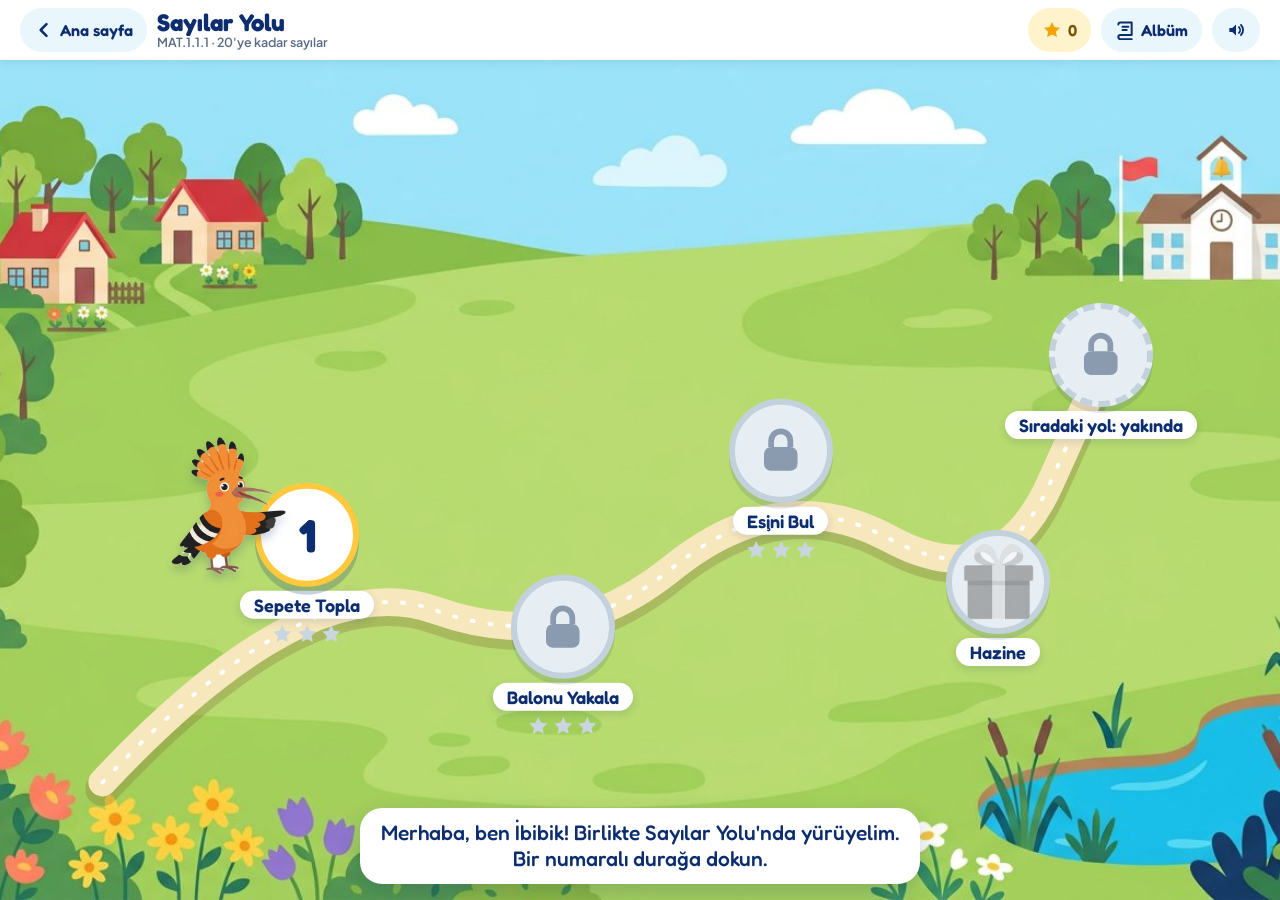
==== ornek/index.html @ 9187b82a "Sayılar Yolu: MAT.1.1.1 için bitmiş örnek durak Harita, konuşan ibibik, çıkartma ödülleri ve üç oyun" ====
<!DOCTYPE html>
<html lang="tr">
<head>
<meta charset="utf-8">
<meta name="viewport" content="width=device-width, initial-scale=1, viewport-fit=cover">
<title>Sayılar Yolu · Kazanım Oyunları</title>
<meta name="description" content="MAT.1.1.1 için örnek durak: harita, konuşan ibibik, ödül ve üç oyun.">
<link rel="preconnect" href="https://fonts.googleapis.com">
<link href="https://fonts.googleapis.com/css2?family=Fredoka:wght@500;600;700&family=Plus+Jakarta+Sans:wght@500;600;700&display=swap" rel="stylesheet">
<link rel="stylesheet" href="ornek.css">
</head>
<body>
<div id="app"></div>
<script src="ornek.js"></script>
</body>
</html>
---- ornek/ornek.css ----
/* Sayılar Yolu: tek öğrenme çıktısı için bitmiş örnek.
   Yerleşim: üstte ince çubuk (geri, başlık, yıldız, albüm, ses); tam ekran sahne; sol altta konuşan ibibik. */
:root { --navy: #0C2D70; --ink: #1F2A44; --teal: #14B89A; --teald: #0E9C82; --sun: #FFC83D; --coral: #F2675A; --sky: #E9F6FC; --line: #D9E6EF; --paper: #fff;
  --display: "Fredoka", "Trebuchet MS", "Segoe UI", sans-serif; --body: "Plus Jakarta Sans", "Segoe UI", Roboto, Arial, sans-serif; }
* { box-sizing: border-box; }
html, body { height: 100%; margin: 0; }
body { font-family: var(--body); color: var(--ink); background: #8CCB6B; -webkit-tap-highlight-color: transparent; overflow: hidden; }
button { font: inherit; color: inherit; border: 0; background: none; cursor: pointer; padding: 0; touch-action: manipulation; }
button:focus-visible, a:focus-visible { outline: 4px solid var(--sun); outline-offset: 3px; }
#app { height: 100dvh; display: flex; flex-direction: column; }
svg.ic { width: 1.25em; height: 1.25em; display: block; flex: none; }

/* üst çubuk */
.bar { display: flex; align-items: center; gap: 10px; padding: 8px clamp(10px, 2vw, 20px); background: #fff; box-shadow: 0 2px 10px rgba(12,45,112,.10); position: relative; z-index: 5; }
.bar .ttl { flex: 1; min-width: 0; line-height: 1.1; }
.bar .ttl b { display: block; font-family: var(--display); font-weight: 700; font-size: clamp(18px, 2.4vw, 24px); color: var(--navy); white-space: nowrap; overflow: hidden; text-overflow: ellipsis; }
.bar .ttl span { font-size: 12.5px; font-weight: 600; color: #5B6B86; white-space: nowrap; overflow: hidden; text-overflow: ellipsis; display: block; }
.pillb { display: inline-flex; align-items: center; gap: 6px; min-height: 44px; padding: 8px 14px; border-radius: 999px; background: var(--sky); color: var(--navy); font-family: var(--display); font-weight: 600; font-size: 16px; text-decoration: none; }
.pillb:hover { background: #D7EDF8; }
.pillb.stars { background: #FFF3CC; color: #7A5200; } .pillb.stars svg { color: #F5A300; }
.pillb.dark { background: var(--navy); color: #fff; }
.pillb .lbl { display: inline; } @media (max-width: 640px) { .pillb .lbl { display: none; } .bar .ttl span { display: none; } }
.rounds { display: flex; gap: 6px; } .rounds i { width: 13px; height: 13px; border-radius: 50%; background: #D9E6EF; } .rounds i.ok { background: var(--teal); } .rounds i.now { background: var(--sun); box-shadow: 0 0 0 3px #FFF3CC; }

/* sahne */
.scene { flex: 1; position: relative; overflow: hidden; background-size: cover; background-position: center; display: flex; flex-direction: column; }
.scene.map { background-image: url(img/harita.jpg); }
.scene.g1 { background-image: url(img/bg_bahce.jpg); background-position: center top; }
.scene.g2 { background-image: url(img/bg_gok.jpg); background-position: center bottom; }
.scene.g3 { background-image: url(img/bg_masa.jpg); }

/* harita */
.path { position: absolute; inset: 0; width: 100%; height: 100%; pointer-events: none; }
.stop { position: absolute; translate: -50% -50%; display: grid; justify-items: center; gap: 4px; z-index: 2; }
.stop .dot { width: clamp(70px, 9vw, 104px); aspect-ratio: 1; border-radius: 50%; background: #fff; border: 6px solid var(--teal); display: grid; place-items: center; font-family: var(--display); font-weight: 700; font-size: clamp(30px, 4vw, 46px); color: var(--navy); box-shadow: 0 8px 0 rgba(12,45,112,.22); transition: transform .15s; position: relative; }
.stop:not(:disabled):hover .dot { transform: translateY(-4px) scale(1.04); }
.stop:not(:disabled):active .dot { transform: translateY(4px); box-shadow: 0 3px 0 rgba(12,45,112,.22); }
.stop.done .dot { background: var(--teal); color: #fff; border-color: #fff; }
.stop.now .dot { border-color: var(--sun); animation: ring 1.6s ease-in-out infinite; }
.stop.locked { cursor: not-allowed; } .stop.locked .dot { background: #E7EEF3; border-color: #C3D1DC; color: #8A9AAF; box-shadow: 0 6px 0 rgba(12,45,112,.12); }
.stop .dot img { width: 78%; height: auto; }
.stop.locked .dot img { filter: grayscale(1) opacity(.5); }
.stop .nm { font-family: var(--display); font-weight: 600; font-size: clamp(14px, 1.7vw, 18px); color: var(--navy); background: #fff; border-radius: 999px; padding: 3px 14px; box-shadow: 0 3px 8px rgba(12,45,112,.14); white-space: nowrap; }
.stop .st { display: flex; gap: 2px; color: #C9D5DF; font-size: 18px; } .stop .st .on { color: #F5A300; }
.stop.soon .dot { border-style: dashed; }
@keyframes ring { 0%, 100% { box-shadow: 0 8px 0 rgba(12,45,112,.22), 0 0 0 0 rgba(255,200,61,.75); } 50% { box-shadow: 0 8px 0 rgba(12,45,112,.22), 0 0 0 16px rgba(255,200,61,0); } }
.walker { position: absolute; width: clamp(74px, 9vw, 120px); translate: -118% -92%; z-index: 3; transition: left .9s cubic-bezier(.5,0,.3,1), top .9s cubic-bezier(.5,0,.3,1); animation: bob 2.4s ease-in-out infinite; pointer-events: none; filter: drop-shadow(0 6px 4px rgba(12,45,112,.2)); }
.walker img { display: block; width: 100%; }
@keyframes bob { 50% { transform: translateY(-7px); } }

/* konuşan ibibik */
.guide { position: absolute; left: clamp(8px, 1.6vw, 18px); bottom: clamp(8px, 1.6vw, 16px); display: flex; align-items: flex-end; gap: 6px; z-index: 6; max-width: min(560px, calc(100% - 16px)); pointer-events: none; }
.guide .who { width: clamp(72px, 9.5vw, 118px); flex: none; pointer-events: auto; filter: drop-shadow(0 6px 4px rgba(12,45,112,.22)); transform-origin: 50% 100%; }
.guide .who img { display: block; width: 100%; }
.guide .who.talk { animation: talk .5s ease-in-out 2; } .guide .who.cheer { animation: cheer .6s ease-in-out 2; }
@keyframes talk { 50% { transform: rotate(-4deg) scale(1.04); } } @keyframes cheer { 50% { transform: translateY(-18px) rotate(5deg); } }
.bubble { pointer-events: auto; background: #fff; border-radius: 22px 22px 22px 6px; padding: 12px 18px; margin-bottom: clamp(26px, 5vw, 56px); font-family: var(--display); font-weight: 500; font-size: clamp(16px, 2vw, 21px); line-height: 1.25; color: var(--navy); box-shadow: 0 8px 22px rgba(12,45,112,.2); animation: pop .28s cubic-bezier(.3,1.5,.5,1); }
.guide.onmap .who { display: none; } .guide.onmap { left: 50%; translate: -50% 0; } .guide.onmap .bubble { margin-bottom: 0; border-radius: 22px; text-align: center; }
@keyframes pop { from { transform: scale(.7); opacity: 0; } }

/* ortak oyun parçaları */
.play { flex: 1; display: flex; flex-direction: column; gap: clamp(8px, 1.6vh, 16px); padding: clamp(10px, 2vh, 20px) clamp(10px, 2.4vw, 28px) clamp(100px, 19vh, 170px); min-height: 0; }
.task { align-self: center; display: flex; align-items: center; gap: 14px; background: #fff; border-radius: 26px; padding: 10px 22px; box-shadow: 0 8px 0 rgba(12,45,112,.14); animation: pop .3s cubic-bezier(.3,1.5,.5,1); max-width: 100%; }
.task .num { font-family: var(--display); font-weight: 700; font-size: clamp(44px, 8vh, 72px); line-height: 1; color: var(--coral); min-width: 1.2em; text-align: center; }
.task .txt { font-family: var(--display); font-weight: 600; font-size: clamp(18px, 2.6vw, 26px); color: var(--navy); line-height: 1.15; }
.task .txt small { display: block; font-family: var(--body); font-weight: 600; font-size: 14px; color: #5B6B86; }
.task img { height: clamp(40px, 7vh, 60px); width: auto; }
.btn { font-family: var(--display); font-weight: 700; font-size: clamp(19px, 2.4vw, 24px); color: #fff; background: var(--teal); border-radius: 999px; min-height: 56px; padding: 10px 34px; box-shadow: 0 6px 0 var(--teald); transition: transform .08s, box-shadow .08s; }
.btn:active { transform: translateY(5px); box-shadow: 0 1px 0 var(--teald); }
.btn.alt { background: #fff; color: var(--navy); box-shadow: 0 6px 0 #C9D8E4; }
.btn:disabled { opacity: .5; cursor: not-allowed; }
.shake { animation: shake .4s; } @keyframes shake { 20%, 60% { transform: translateX(-9px); } 40%, 80% { transform: translateX(9px); } }
.win { animation: winp .5s cubic-bezier(.3,1.6,.5,1); } @keyframes winp { 40% { transform: scale(1.18); } }

/* oyun 1: sepete topla */
.field { flex: 1; min-height: 0; display: flex; flex-wrap: wrap; align-content: center; justify-content: center; gap: clamp(4px, 1.2vw, 14px); max-width: 980px; width: 100%; margin: 0 auto; }
.item { width: clamp(46px, 8.4vmin, 84px); aspect-ratio: 1; display: grid; place-items: center; border-radius: 50%; transition: transform .15s; animation: drop .45s cubic-bezier(.3,1.5,.5,1) backwards; }
.item img { max-width: 100%; max-height: 100%; filter: drop-shadow(0 5px 3px rgba(12,45,112,.22)); pointer-events: none; }
.item:hover { transform: scale(1.1) rotate(-4deg); } .item:active { transform: scale(.9); }
.item.gone { visibility: hidden; }
@keyframes drop { from { transform: translateY(-40px) scale(.4); opacity: 0; } }
.basketrow { display: flex; align-items: flex-end; gap: clamp(8px, 1.6vw, 18px); position: absolute; right: clamp(8px, 2vw, 24px); bottom: clamp(8px, 2vh, 16px); z-index: 4; }
.tray { --s: clamp(24px, 4.6vmin, 40px); display: grid; grid-template-columns: repeat(5, var(--s)); grid-auto-rows: var(--s); gap: 5px; padding: 10px; background: rgba(255,255,255,.95); border-radius: 20px; box-shadow: 0 6px 0 rgba(12,45,112,.16); }
.tray .ts { border-radius: 10px; background: #EEF5FA; display: grid; place-items: center; }
.tray .ts:nth-child(10n+6), .tray .ts:nth-child(10n+7), .tray .ts:nth-child(10n+8), .tray .ts:nth-child(10n+9), .tray .ts:nth-child(10n+10) { background: #E4EEF6; }
.tray button { width: 100%; height: 100%; display: grid; place-items: center; animation: pop .25s cubic-bezier(.3,1.6,.5,1); }
.tray img { max-width: 88%; max-height: 88%; pointer-events: none; }
.bcol { display: grid; justify-items: center; gap: 8px; }
.basket { position: relative; width: clamp(84px, 13vmin, 130px); }
.basket > img { display: block; width: 100%; filter: drop-shadow(0 6px 4px rgba(12,45,112,.25)); }
.count { position: absolute; right: -10px; top: -6px; min-width: 42px; height: 42px; padding: 0 8px; border-radius: 999px; background: var(--navy); color: #fff; font-family: var(--display); font-weight: 700; font-size: 22px; display: grid; place-items: center; box-shadow: 0 4px 0 rgba(0,0,0,.2); }
.scene.g1 .play { padding-bottom: clamp(150px, 30vh, 250px); }

/* oyun 2: balonu yakala */
.frame10 { align-self: center; background: #fff; border-radius: 24px; padding: 12px 14px; box-shadow: 0 8px 0 rgba(12,45,112,.14); display: grid; gap: 8px; animation: pop .3s cubic-bezier(.3,1.5,.5,1); }
.frame10 .row { display: grid; grid-template-columns: repeat(5, clamp(30px, 6.2vmin, 56px)); gap: 6px; }
.frame10 .cell { aspect-ratio: 1; border-radius: 12px; background: #F1F7FB; display: grid; place-items: center; }
.frame10 .cell img { width: 82%; height: 82%; object-fit: contain; transition: transform .15s; }
.frame10 .cell.hl { background: #FFF3CC; } .frame10 .cell.hl img { transform: scale(1.25); }
.frame10.loose { display: flex; flex-wrap: wrap; justify-content: center; max-width: min(560px, 92vw); gap: 4px 10px; }
.frame10.loose .cell { width: clamp(30px, 6.2vmin, 56px); background: none; } .frame10.loose .cell:nth-child(odd) { translate: 0 7px; } .frame10.loose .cell:nth-child(3n) { translate: 0 -6px; rotate: 12deg; }
.asks { align-self: center; font-family: var(--display); font-weight: 600; font-size: clamp(18px, 2.5vw, 25px); color: var(--navy); background: rgba(255,255,255,.92); border-radius: 999px; padding: 6px 22px; }
.skyzone { flex: 1; position: relative; min-height: 150px; }
.bal { --c: var(--coral); position: absolute; bottom: -34%; width: clamp(84px, 13vmin, 128px); aspect-ratio: 5 / 6; border-radius: 50% 50% 50% 50% / 46% 46% 54% 54%; background: var(--c); color: #fff; font-family: var(--display); font-weight: 700; font-size: clamp(34px, 6vmin, 54px); display: grid; place-items: center; box-shadow: inset -10px -12px 0 rgba(0,0,0,.13), inset 9px 9px 0 rgba(255,255,255,.22); animation: rise linear infinite; }
.bal::after { content: ""; position: absolute; top: 100%; left: 50%; width: 3px; height: 46px; background: rgba(12,45,112,.55); }
.bal::before { content: ""; position: absolute; bottom: -7px; left: 50%; translate: -50% 0; border: 7px solid transparent; border-bottom-color: var(--c); }
@keyframes rise { from { transform: translateY(0); } to { transform: translateY(calc(-1 * var(--travel, 700px))); } }
.bal.popped { animation: popb .28s forwards; pointer-events: none; } @keyframes popb { to { transform: translateY(var(--at, 0)) scale(1.6); opacity: 0; } }
.bal.no { filter: grayscale(.7) opacity(.55); pointer-events: none; }
@media (prefers-reduced-motion: reduce) { .bal { animation: none; bottom: 22%; } .walker, .stop.now .dot { animation: none; } }

/* oyun 3: eşini bul */
.board { flex: 1; min-height: 0; display: grid; gap: clamp(8px, 1.6vmin, 16px); width: 100%; max-width: 900px; margin: 0 auto; align-content: center; }
.board.c4 { grid-template-columns: repeat(4, 1fr); } .board.c6 { grid-template-columns: repeat(4, 1fr); } @media (min-aspect-ratio: 11/10) { .board.c6 { grid-template-columns: repeat(6, 1fr); } }
.card { animation: drop .4s cubic-bezier(.3,1.5,.5,1) backwards; aspect-ratio: 4 / 5; max-height: 30vh; perspective: 700px; justify-self: center; width: 100%; max-width: 170px; }
.card .in { display: block; position: relative; width: 100%; height: 100%; transition: transform .38s cubic-bezier(.4,1.3,.5,1); transform-style: preserve-3d; }
.card.up .in { transform: rotateY(180deg); }
.card .f { display: grid; position: absolute; inset: 0; border-radius: 18px; backface-visibility: hidden; display: grid; place-items: center; box-shadow: 0 6px 0 rgba(12,45,112,.2); }
.card .back { background: var(--navy); background-image: radial-gradient(rgba(255,255,255,.16) 3px, transparent 4px); background-size: 20px 20px; }
.card .back img { width: 46%; opacity: .95; }
.card .front { background: #fff; transform: rotateY(180deg); padding: 6%; }
.card .front b { font-family: var(--display); font-weight: 700; font-size: clamp(38px, 9vmin, 76px); color: var(--coral); }
.card .front .grp { display: grid; grid-template-columns: repeat(5, 1fr); gap: 2px; width: 100%; align-content: center; } .card .front .grp img { width: 100%; }
.card.match .front { background: #E3F8F2; box-shadow: 0 0 0 4px var(--teal), 0 6px 0 rgba(12,45,112,.2); }
.card.match { animation: winp .5s; }

/* bitiş ve ödül */
.veil { position: absolute; inset: 0; background: rgba(12,45,112,.5); display: grid; place-items: center; z-index: 20; padding: 14px; animation: fade .25s; overflow: auto; }
@keyframes fade { from { opacity: 0; } }
.sheet { background: #fff; border-radius: 32px; padding: clamp(18px, 3vw, 30px); width: min(540px, 100%); text-align: center; display: grid; gap: 12px; justify-items: center; box-shadow: 0 14px 0 rgba(12,45,112,.25); animation: pop .35s cubic-bezier(.3,1.5,.5,1); position: relative; }
.sheet h2 { margin: 0; font-family: var(--display); font-weight: 700; font-size: clamp(28px, 4.4vw, 40px); color: var(--navy); }
.sheet p { margin: 0; font-size: 16px; font-weight: 600; color: #4A5A76; }
.sheet .hero { width: clamp(96px, 16vw, 140px); margin-top: clamp(-80px, -9vw, -60px); }
.sheet .hero img { width: 100%; display: block; }
.big3 { display: flex; gap: 8px; color: #D9E6EF; font-size: clamp(46px, 8vw, 66px); } .big3 svg { width: 1em; height: 1em; }
.big3 .on { color: #F5A300; animation: starin .5s cubic-bezier(.3,1.7,.5,1) backwards; } .big3 .on:nth-child(2) { animation-delay: .25s; } .big3 .on:nth-child(3) { animation-delay: .5s; }
@keyframes starin { from { transform: scale(0) rotate(-90deg); } }
.prize { display: flex; align-items: center; gap: 14px; background: #FFF7DD; border-radius: 22px; padding: 10px 18px; text-align: left; animation: pop .4s .8s cubic-bezier(.3,1.5,.5,1) backwards; }
.prize img { height: clamp(60px, 10vw, 84px); width: auto; filter: drop-shadow(0 0 0 #fff) drop-shadow(0 4px 3px rgba(12,45,112,.25)); animation: wig 1.2s .9s ease-in-out 2; }
.prize b { display: block; font-family: var(--display); font-weight: 600; font-size: 19px; color: var(--navy); } .prize span { font-size: 14px; font-weight: 600; color: #7A5200; }
@keyframes wig { 25% { transform: rotate(-10deg) scale(1.1); } 75% { transform: rotate(10deg) scale(1.1); } }
.rowb { display: flex; gap: 12px; flex-wrap: wrap; justify-content: center; margin-top: 4px; }
.album { display: grid; grid-template-columns: repeat(4, minmax(0, 1fr)); gap: 10px; width: 100%; }
.slot { aspect-ratio: 1; border-radius: 18px; background: #F1F7FB; display: grid; place-items: center; padding: 10%; border: 2px dashed #C9D8E4; }
.slot img { max-width: 100%; max-height: 100%; } .slot.off img { filter: brightness(0) opacity(.12); } .slot.on { background: #FFF7DD; border: 2px solid #FFE08A; } .slot.on img { filter: drop-shadow(0 4px 3px rgba(12,45,112,.22)); }
.x { position: absolute; right: 12px; top: 12px; width: 44px; height: 44px; border-radius: 50%; background: var(--sky); color: var(--navy); display: grid; place-items: center; }
canvas.confetti { position: fixed; inset: 0; width: 100%; height: 100%; pointer-events: none; z-index: 30; }
@media (max-height: 520px) { .play { padding-bottom: 90px; } .task .num { font-size: 40px; } }

.frame10, .asks, .task { position: relative; z-index: 3; }
.card .back img { width: 46%; height: auto; }
.card .front .grp img { height: auto; }

.slot { min-width: 0; overflow: hidden; } .slot img { width: 100%; height: 100%; object-fit: contain; }
.card .front .grp { gap: 4%; justify-self: center; }
@media (max-width: 700px) {
  .scene.g1 .guide { bottom: 150px; } .scene.g1:has(.ts:nth-child(11)) .guide { bottom: 230px; }
  .scene.g1 .play { padding-bottom: 250px; } .scene.g1:has(.ts:nth-child(11)) .play { padding-bottom: 330px; }
  .rounds i { width: 9px; height: 9px; } .rounds { gap: 4px; }
}
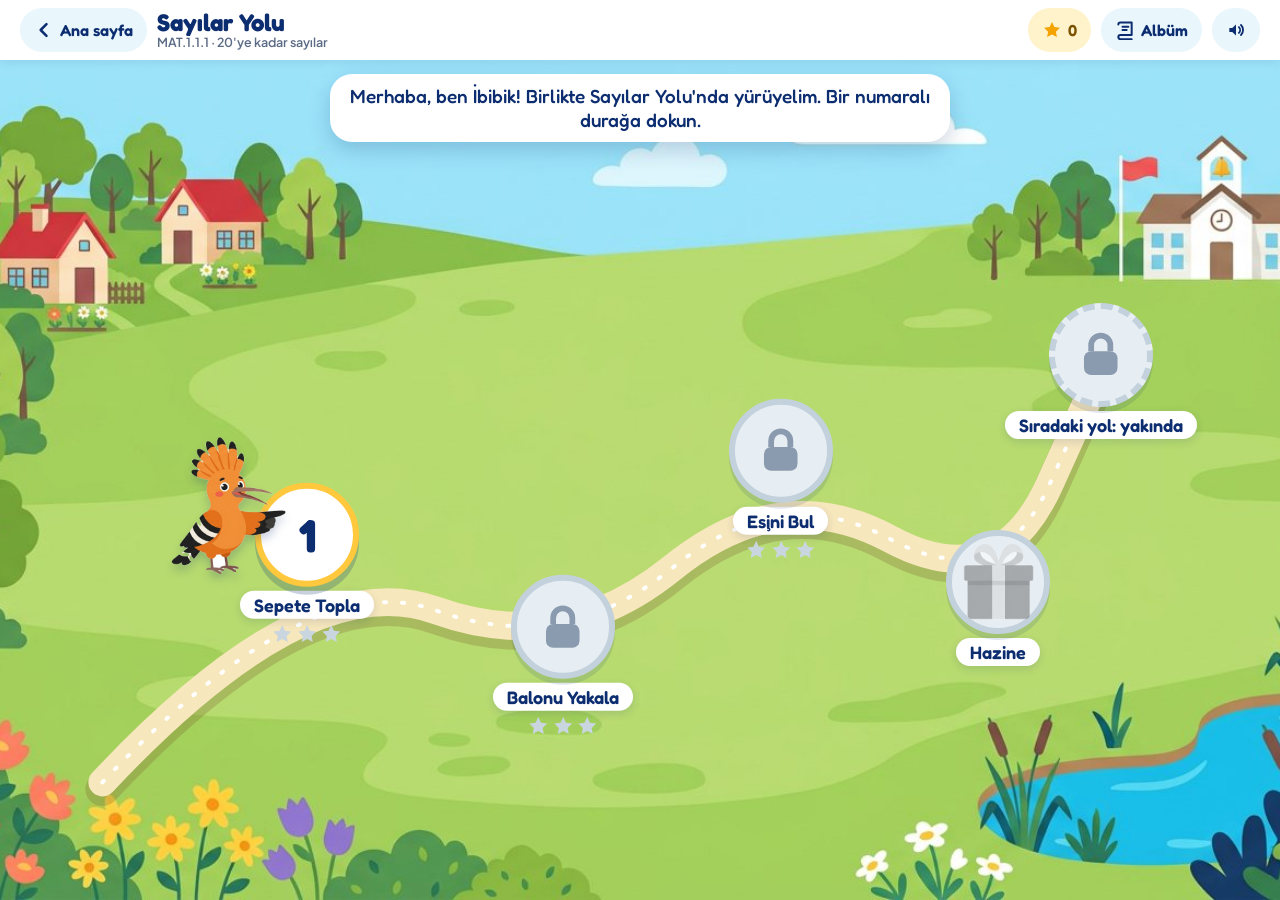
==== commit 1c257ff8: "Sözcükler Yolu: 3. sınıf Türkçe, eş anlamlı sözcükler için örnek durak T.O.3.2 h ve T.Y.3.2 f. Üç oy" ====
--- a/ornek/index.html
+++ b/ornek/index.html
@@ -11,6 +11,7 @@
 </head>
 <body>
 <div id="app"></div>
-<script src="ornek.js"></script>
+<script src="yol.js"></script>
+<script src="sayilar.js"></script>
 </body>
 </html>
--- a/ornek/ornek.css
+++ b/ornek/ornek.css
@@ -55,7 +55,7 @@
 .guide .who.talk { animation: talk .5s ease-in-out 2; } .guide .who.cheer { animation: cheer .6s ease-in-out 2; }
 @keyframes talk { 50% { transform: rotate(-4deg) scale(1.04); } } @keyframes cheer { 50% { transform: translateY(-18px) rotate(5deg); } }
 .bubble { pointer-events: auto; background: #fff; border-radius: 22px 22px 22px 6px; padding: 12px 18px; margin-bottom: clamp(26px, 5vw, 56px); font-family: var(--display); font-weight: 500; font-size: clamp(16px, 2vw, 21px); line-height: 1.25; color: var(--navy); box-shadow: 0 8px 22px rgba(12,45,112,.2); animation: pop .28s cubic-bezier(.3,1.5,.5,1); }
-.guide.onmap .who { display: none; } .guide.onmap { left: 50%; translate: -50% 0; } .guide.onmap .bubble { margin-bottom: 0; border-radius: 22px; text-align: center; }
+.guide.onmap .who { display: none; } .guide.onmap { left: 50%; translate: -50% 0; bottom: auto; top: clamp(8px, 1.6vh, 16px); } .guide.onmap .bubble { margin-bottom: 0; border-radius: 22px; text-align: center; font-size: clamp(15px, 1.8vw, 19px); padding: 10px 18px; }
 @keyframes pop { from { transform: scale(.7); opacity: 0; } }
 
 /* ortak oyun parçaları */
@@ -158,3 +158,63 @@
   .scene.g1 .play { padding-bottom: 250px; } .scene.g1:has(.ts:nth-child(11)) .play { padding-bottom: 330px; }
   .rounds i { width: 9px; height: 9px; } .rounds { gap: 4px; }
 }
+
+/* ============ Sözcükler Yolu ============ */
+.scene.map.m2 { background-image: url(img/harita2.jpg); }
+.scene.k1 { background-color: #A9D86E; background-image: radial-gradient(ellipse 34% 22% at 10% 26%, #B9E183 99%, transparent), radial-gradient(ellipse 30% 20% at 90% 72%, #B9E183 99%, transparent), radial-gradient(ellipse 22% 14% at 84% 16%, #9BCB62 99%, transparent), radial-gradient(ellipse 24% 16% at 14% 84%, #9BCB62 99%, transparent); }
+.scene.k2 { background-image: url(img/bg_sinif.jpg); }
+.scene.k3 { background-image: url(img/bg_masa.jpg); }
+
+/* 1. durak: köprüyü kur */
+.riverbg { position: absolute; top: 0; bottom: 0; left: 50%; translate: -50% 0; width: clamp(64px, 15vw, 180px); background-color: #63BDEB; border-left: 9px solid #F4E2B0; border-right: 9px solid #F4E2B0; box-shadow: 0 0 0 5px rgba(120, 160, 70, .35);
+  background-image: radial-gradient(ellipse 16px 4px at 28% 14%, rgba(255,255,255,.6) 98%, transparent), radial-gradient(ellipse 22px 4px at 68% 46%, rgba(255,255,255,.5) 98%, transparent), radial-gradient(ellipse 14px 4px at 40% 78%, rgba(255,255,255,.55) 98%, transparent);
+  background-size: 100% 150px; animation: flow 7s linear infinite; }
+@keyframes flow { to { background-position: 0 150px; } }
+.banks { flex: 1; min-height: 0; display: grid; grid-template-columns: minmax(0, 1fr) clamp(64px, 15vw, 180px) minmax(0, 1fr); width: 100%; max-width: 940px; margin: 0 auto; position: relative; z-index: 2; }
+.col, .river { display: grid; grid-template-rows: repeat(4, minmax(0, 1fr)); gap: clamp(6px, 1.4vh, 14px); }
+.col { padding: 0 clamp(8px, 1.8vw, 20px); } .river { align-items: center; }
+.plank { position: relative; height: clamp(22px, 4.4vh, 38px); margin: 0 -18px; border-radius: 8px; background-color: #C98B4E; background-image: repeating-linear-gradient(90deg, transparent 0 15px, rgba(70,35,5,.22) 15px 18px); box-shadow: 0 5px 0 rgba(90,50,10,.4); transform: scaleX(0); transform-origin: left center; transition: transform .45s cubic-bezier(.3,1.3,.5,1); }
+.plank.on { transform: scaleX(1); }
+.runner { position: absolute; bottom: 55%; left: -30%; width: clamp(38px, 6vw, 66px); animation: run 1.9s linear forwards; pointer-events: none; }
+@keyframes run { to { left: 105%; } }
+.wcard { min-height: 0; background: #fff; border-radius: 20px; box-shadow: 0 6px 0 rgba(12,45,112,.18); display: flex; align-items: center; justify-content: center; gap: clamp(6px, 1.2vw, 14px); padding: 6px clamp(8px, 1.6vw, 18px); font-family: var(--display); font-weight: 600; font-size: clamp(17px, 2.7vw, 30px); color: var(--navy); transition: transform .12s, box-shadow .12s; animation: pop .3s cubic-bezier(.3,1.5,.5,1) backwards; overflow: hidden; }
+.wcard img { height: 78%; max-height: 84px; width: auto; max-width: 40%; object-fit: contain; flex: none; }
+.wcard.l { justify-content: flex-start; } .wcard.l .w { flex: 1; text-align: center; }
+.wcard:not(.done):hover { transform: translateY(-3px); }
+.wcard.sel { box-shadow: 0 0 0 5px var(--sun), 0 6px 0 rgba(12,45,112,.18); transform: translateY(-3px); }
+.wcard.done { background: #E3F8F2; box-shadow: 0 0 0 4px var(--teal), 0 6px 0 rgba(12,45,112,.18); cursor: default; }
+.wcard.shake { animation: shake .4s; }
+.wcard.hintp { animation: glow .7s ease-in-out 3; }
+@keyframes glow { 50% { box-shadow: 0 0 0 8px var(--sun), 0 6px 0 rgba(12,45,112,.18); transform: scale(1.05); } }
+
+/* 2. durak: metinde bul */
+.ask2 { align-self: center; background: #fff; border-radius: 999px; padding: 8px 22px; font-family: var(--display); font-weight: 600; font-size: clamp(17px, 2.4vw, 25px); color: var(--navy); box-shadow: 0 6px 0 rgba(12,45,112,.14); text-align: center; position: relative; z-index: 3; }
+.ask2 .chip { background: var(--sun); border-radius: 12px; padding: 0 12px; font-weight: 700; }
+.page { align-self: center; width: min(860px, 100%); min-height: 0; overflow: auto; background: #FFFDF6; border-radius: 26px; padding: clamp(54px, 9vh, 66px) clamp(14px, 3vw, 34px) clamp(14px, 3vh, 26px); box-shadow: 0 8px 0 rgba(12,45,112,.16); position: relative; z-index: 3; animation: pop .3s cubic-bezier(.3,1.5,.5,1); }
+.page .listen { position: absolute; right: 12px; top: 10px; min-height: 40px; font-size: 15px; padding: 6px 14px; }
+.page .txt { margin: 0; font-weight: 600; font-size: clamp(19px, 2.8vw, 30px); line-height: 2.05; color: var(--ink); }
+.wd { display: inline-block; padding: 0 6px; margin: 0 -2px; border-radius: 10px; line-height: 1.45; position: relative; transition: background .12s; }
+.wd:hover { background: var(--sky); }
+.wd.no { animation: shake .4s; color: var(--coral); }
+.wd.hintp { background: #FFF3CC; animation: glow2 .7s ease-in-out 3; } @keyframes glow2 { 50% { background: var(--sun); } }
+.wd.ok { background: var(--teal); color: #fff; }
+.wd.ok::after { content: "= " attr(data-eq); position: absolute; left: 50%; bottom: calc(100% - 5px); translate: -50% 0; background: var(--navy); color: #fff; font-family: var(--display); font-size: .5em; font-weight: 600; line-height: 1.7; padding: 0 10px; border-radius: 999px; white-space: nowrap; animation: pop .3s; }
+
+/* 3. durak: cümleyi yenile */
+.sentence { flex: 1; min-height: 0; display: flex; flex-wrap: wrap; align-content: center; justify-content: center; gap: clamp(8px, 1.4vw, 14px); width: 100%; max-width: 940px; margin: 0 auto; }
+.wt { background: #fff; border-radius: 16px; padding: 8px clamp(10px, 1.8vw, 20px); font-family: var(--display); font-weight: 600; font-size: clamp(20px, 3.3vw, 36px); color: var(--navy); box-shadow: 0 5px 0 rgba(12,45,112,.16); animation: pop .3s cubic-bezier(.3,1.5,.5,1) backwards; }
+.wt.target { background: var(--sun); animation: wig2 1.8s ease-in-out infinite; }
+@keyframes wig2 { 0%, 100% { transform: rotate(-2deg); } 50% { transform: rotate(2deg) scale(1.06); } }
+.wt.ok { background: var(--teal); color: #fff; animation: winp .5s; }
+.wt.bad { background: var(--coral); color: #fff; animation: shake .4s; }
+.opts3 { display: flex; flex-wrap: wrap; justify-content: center; gap: clamp(10px, 2vw, 22px); }
+.otile { background: #fff; border: 3px dashed #9FB6C9; border-radius: 18px; padding: 10px clamp(18px, 3vw, 34px); min-height: 60px; font-family: var(--display); font-weight: 600; font-size: clamp(20px, 3vw, 32px); color: var(--navy); box-shadow: 0 6px 0 rgba(12,45,112,.14); transition: transform .1s, border-color .1s; }
+.otile:not(:disabled):hover { transform: translateY(-3px); border-color: var(--teal); }
+.otile:disabled { opacity: .35; cursor: not-allowed; } .otile.used { visibility: hidden; }
+@media (prefers-reduced-motion: reduce) { .riverbg, .wt.target { animation: none; } }
+
+/* balon taşmaları */
+.bubble { max-width: 460px; }
+.guide.onmap { left: 8px; right: 8px; translate: none; max-width: none; justify-content: center; }
+.guide.onmap .bubble { max-width: 620px; }
+.scene.k1 .play { padding-bottom: clamp(120px, 24vh, 190px); }
